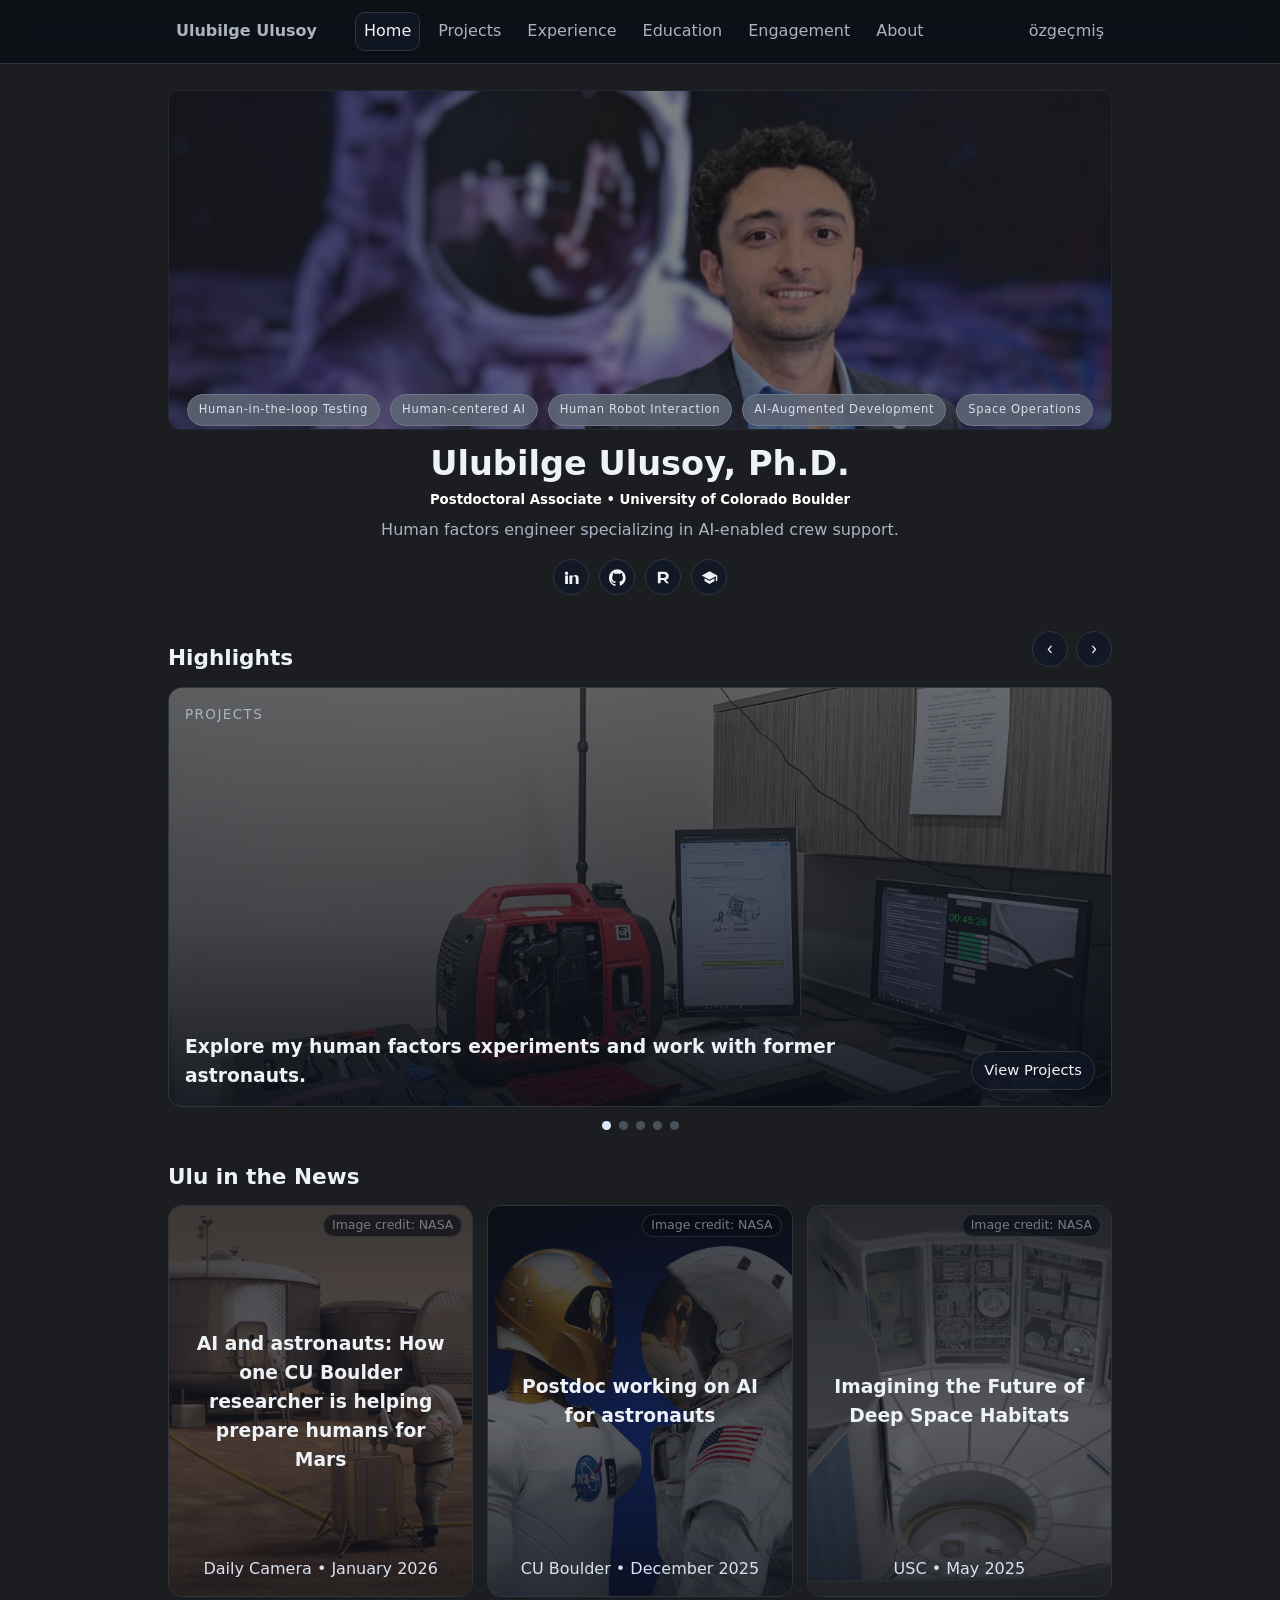
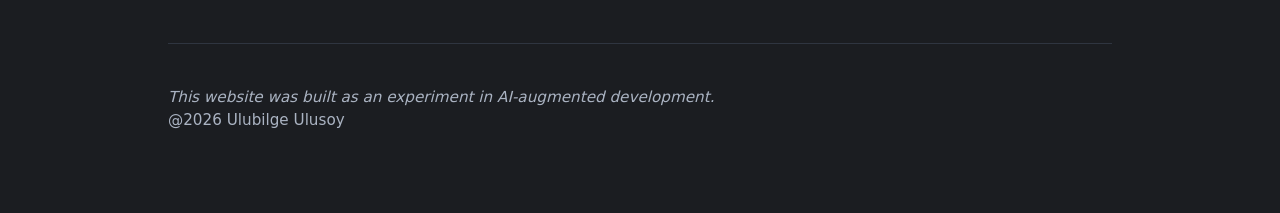
==== index.html @ 403700f8 "ilk websitesi başlangıcı" ====
﻿<!doctype html>
<html lang="en">
<head>
  <meta charset="utf-8" />
  <meta name="viewport" content="width=device-width,initial-scale=1" />
  <title>Ulubilge Ulusoy Portfolio</title>
  <link rel="stylesheet" href="style.css" />
  
  <!-- Google tag (gtag.js) -->
  <script async src="https://www.googletagmanager.com/gtag/js?id=G-64V4JR10Q1"></script>
  <script>
    window.dataLayer = window.dataLayer || [];
    function gtag(){dataLayer.push(arguments);}
    gtag('js', new Date());

    gtag('config', 'G-64V4JR10Q1');
  </script>
  
</head>
<body>
    <div class="nav">
    <div class="nav-inner">
      <div class="leftnav">
        <span class="brand"><a class="brand" href="index.html">Ulubilge Ulusoy</a></span>
        <a class="active" href="index.html">Home</a>
        <a href="projects.html">Projects</a>
        <a href="experience.html">Experience</a>
        <a href="education.html">Education</a>
        <a href="engagement.html">Engagement</a>
        <a href="about.html">About</a>
      </div>
      <details class="mobile-menu">
        <summary aria-label="Open navigation menu">&#9776;</summary>
        <div class="mobile-menu-panel">
          <a class="active" href="index.html">Home</a>
          <a href="projects.html">Projects</a>
          <a href="experience.html">Experience</a>
          <a href="education.html">Education</a>
          <a href="engagement.html">Engagement</a>
          <a href="about.html">About</a>
        </div>
      </details>
      <div><a href="resume.html">özgeçmiş</a></div>
    </div>
  </div>

  <main class="wrap">
    <div class="hero-wrap">
      <img class="hero" src="index_pictures/index_4.jpg" alt="Ulubilge Ulusoy" />
      <div class="pills hero-pills">
        <div class="pill">Human-in-the-loop Testing</div>
        <div class="pill">Human-centered AI</div>
        <div class="pill">Human Robot Interaction</div>
        <div class="pill">AI-Augmented Development</div>
        <div class="pill">Space Operations</div>
      </div>
    </div>
    <div class="home-name-row">
      <h1 class="home-name">Ulubilge Ulusoy, Ph.D.</h1>
    </div>
    <p class="index_role">Postdoctoral Associate • University of Colorado Boulder</p>
    <p class="subtitle">Human factors engineer specializing in AI-enabled crew support.
    </p>
    <p class="pub-actions home-social-cta" aria-label="External profile links">
      <a class="home-social-btn" href="https://www.linkedin.com/in/ulubilge-ulusoy-4237b5107" target="_blank" rel="noopener noreferrer" aria-label="LinkedIn">
        <svg viewBox="0 0 24 24" aria-hidden="true"><path d="M4.98 3.5A2.5 2.5 0 1 0 5 8.5a2.5 2.5 0 0 0-.02-5zM3 9h4v12H3V9zm7 0h3.83v1.64h.05c.53-1 1.84-2.06 3.78-2.06C21.1 8.58 22 10.6 22 13.2V21h-4v-6.92c0-1.65-.03-3.77-2.3-3.77-2.3 0-2.65 1.8-2.65 3.66V21h-4V9z"/></svg>
      </a>
      <a class="home-social-btn" href="https://github.com/ulubilgeulusoy" target="_blank" rel="noopener noreferrer" aria-label="GitHub">
        <svg viewBox="0 0 24 24" aria-hidden="true"><path d="M12 .5A12 12 0 0 0 8.2 23.9c.6.1.8-.3.8-.6v-2.2c-3.3.7-4-1.4-4-1.4-.6-1.3-1.4-1.7-1.4-1.7-1.1-.8.1-.8.1-.8 1.2.1 1.8 1.2 1.8 1.2 1.1 1.8 2.8 1.3 3.5 1 .1-.8.4-1.3.8-1.6-2.6-.3-5.3-1.3-5.3-5.8 0-1.3.5-2.4 1.2-3.2-.1-.3-.5-1.5.1-3.1 0 0 1-.3 3.3 1.2a11.3 11.3 0 0 1 6 0c2.3-1.5 3.3-1.2 3.3-1.2.6 1.6.2 2.8.1 3.1.8.9 1.2 2 1.2 3.2 0 4.5-2.7 5.5-5.3 5.8.4.3.8 1 .8 2.1v3.1c0 .3.2.7.8.6A12 12 0 0 0 12 .5z"/></svg>
      </a>
      <a class="home-social-btn" href="https://www.researchgate.net/profile/Ulubilge-Ulusoy" target="_blank" rel="noopener noreferrer" aria-label="ResearchGate">
        <svg viewBox="0 0 24 24" aria-hidden="true"><path d="M4 4h8.7c4.2 0 6.8 2.3 6.8 6 0 2.7-1.5 4.7-4.1 5.5L20 20h-4.1l-4-4.4H8V20H4V4zm4 3v5.6h4.5c1.8 0 2.9-1.1 2.9-2.8S14.3 7 12.5 7H8z"/></svg>
      </a>
      <a class="home-social-btn" href="https://scholar.google.com/citations?user=ip4ev94AAAAJ&hl=en&oi=ao" target="_blank" rel="noopener noreferrer" aria-label="Google Scholar">
        <svg viewBox="0 0 24 24" aria-hidden="true"><path d="M12 3 1 9l11 6 9-4.91V17h2V9L12 3zm0 14L5 13.18V17l7 4 7-4v-3.82L12 17z"/></svg>
      </a>
    </p>

    <div class="highlights-header">
      <h2>Highlights</h2>
      <div class="carousel-controls" aria-label="Highlight carousel controls">
        <button class="carousel-btn" id="highlights-prev" type="button" aria-label="Show previous highlights">&#8249;</button>
        <button class="carousel-btn" id="highlights-next" type="button" aria-label="Show next highlights">&#8250;</button>
      </div>
    </div>
    <section class="highlights-carousel" aria-label="Highlights carousel">
      <div class="highlights-track" id="highlights-track">
        <article class="card highlight-slide">
          <img class="highlight-image" src="project_pictures/experiment_setup.jpg" alt="Projects highlight image placeholder" />
          <p class="overline">Projects</p>
          <div class="highlight-footer">
            <h3>Explore my human factors experiments and work with former astronauts.</h3>
            <p class="pub-actions"><a class="pub-link-btn" href="projects.html">View Projects</a></p>
          </div>
        </article>
        <article class="card highlight-slide">
          <img class="highlight-image" src="highlight_pictures/experience.jpg" alt="Experience highlight image placeholder" />
          <p class="overline">Experience</p>
          <div class="highlight-footer">
            <h3>See my roles, technical impact, and research leadership across teams.</h3>
            <p class="pub-actions"><a class="pub-link-btn" href="experience.html">View Experience</a></p>
          </div>
        </article>
        <article class="card highlight-slide">
          <img class="highlight-image" src="highlight_pictures/about.jpg" alt="Education highlight image placeholder" />
          <p class="overline">Education</p>
          <div class="highlight-footer">
            <h3>Review my degrees, coursework, academic milestones, and awards.</h3>
            <p class="pub-actions"><a class="pub-link-btn" href="education.html">View Education</a></p>
          </div>
        </article>
        <article class="card highlight-slide">
          <img class="highlight-image" src="highlight_pictures/engagement.jpg" alt="Engagement highlight image placeholder" />
          <p class="overline">Engagement</p>
          <div class="highlight-footer">
            <h3>Discover my talks, keynotes, workshops, and service activities.</h3>
            <p class="pub-actions"><a class="pub-link-btn" href="engagement.html">View Engagement</a></p>
          </div>
        </article>
        <article class="card highlight-slide">
          <img class="highlight-image" src="galatasaray/gala_1.jpg" alt="About highlight image placeholder" />
          <p class="overline">About</p>
          <div class="highlight-footer">
            <h3>See the places and interests that have shaped my path beyond research.</h3>
            <p class="pub-actions"><a class="pub-link-btn" href="about.html">View About</a></p>
          </div>
        </article>
      </div>
    </section>
    <div class="carousel-dots" id="highlights-dots" aria-label="Highlights slide selectors"></div>

    <h2 id="section-news">Ulu in the News</h2>
    <div class="grid news-grid">
      <article class="card span news-flip-card" tabindex="0">
        <div class="news-flip-inner">
          <div class="news-face news-face-front">
            <div class="image-with-credit">
              <img class="modal-img-thumb-news" src="news_pictures/mars.jpg" alt="Astronaut in habitat simulation workspace"/>
              <span class="image-credit">Image credit: NASA</span>
            </div>
            <h3>AI and astronauts: How one CU Boulder researcher is helping prepare humans for Mars</h3>
            <p class="pub-actions mobile-news-action"><a class="pub-link-btn" href="https://www.dailycamera.com/2026/01/05/ai-astronauts-cu-boulder-research-mars/" target="_blank" rel="noopener noreferrer">Read Article</a></p>
            <p class="meta">Daily Camera • January 2026</p>  
          </div>
          <div class="news-face news-face-back">
            <div class="image-with-credit">
              <img class="modal-img-thumb-news" src="news_pictures/mars.jpg" alt="Astronaut in habitat simulation workspace"/>
              <span class="image-credit">Image credit: NASA</span>
            </div>
            <div class="pub-row news-meta-row">
              <p class="pub-actions"><a class="pub-link-btn" href="https://www.dailycamera.com/2026/01/05/ai-astronauts-cu-boulder-research-mars/" target="_blank" rel="noopener noreferrer">Read Article</a></p>
            </div>
          </div>
        </div>
      </article>
      <article class="card span news-flip-card" tabindex="0">
        <div class="news-flip-inner">
          <div class="news-face news-face-front">
            <div class="image-with-credit">
              <img class="modal-img-thumb-news" src="news_pictures/ai_robot.webp" alt="Robot and astronaut in collaborative mission scene"/>
              <span class="image-credit">Image credit: NASA</span>
            </div>
            <h3>Postdoc working on AI for astronauts</h3>
            <p class="pub-actions mobile-news-action"><a class="pub-link-btn" href="https://www.colorado.edu/aerospace/2025/12/01/postdoc-working-ai-astronauts" target="_blank" rel="noopener noreferrer">Read Article</a></p>
            <p class="meta">CU Boulder • December 2025</p>
          </div>
          <div class="news-face news-face-back">
            <div class="image-with-credit">
              <img class="modal-img-thumb-news" src="news_pictures/ai_robot.webp" alt="Robot and astronaut in collaborative mission scene"/>
              <span class="image-credit">Image credit: NASA</span>
            </div>
            <div class="pub-row news-meta-row">   
              <p class="pub-actions"><a class="pub-link-btn" href="https://www.colorado.edu/aerospace/2025/12/01/postdoc-working-ai-astronauts" target="_blank" rel="noopener noreferrer">Read Article</a></p>
            </div>
          </div>
        </div>
      </article>
      <article class="card span news-flip-card" tabindex="0">
        <div class="news-flip-inner">
          <div class="news-face news-face-front">
            <div class="image-with-credit">
              <img class="modal-img-thumb-news" src="news_pictures/home_hab.webp" alt="Interior concept of deep-space habitat module"/>
              <span class="image-credit">Image credit: NASA</span>
            </div>
            <h3>Imagining the Future of Deep Space Habitats</h3>
            <p class="pub-actions mobile-news-action"><a class="pub-link-btn" href="https://viterbischool.usc.edu/news/2025/05/imagining-the-future-of-deep-space-habitats/" target="_blank" rel="noopener noreferrer">Read Article</a></p>
            <p class="meta">USC • May 2025</p>
          </div>
          <div class="news-face news-face-back">
            <div class="image-with-credit">
              <img class="modal-img-thumb-news" src="news_pictures/home_hab.webp" alt="Interior concept of deep-space habitat module"/>
              <span class="image-credit">Image credit: NASA</span>
            </div>
            <div class="pub-row news-meta-row">
              <p class="pub-actions"><a class="pub-link-btn" href="https://viterbischool.usc.edu/news/2025/05/imagining-the-future-of-deep-space-habitats/" target="_blank" rel="noopener noreferrer">Read Article</a></p>
            </div>
          </div>
        </div>
      </article>
    </div>

    <footer>
      <br><i>This website was built as an experiment in AI-augmented development.</i>
      <br>@<span id="year"></span> Ulubilge Ulusoy
    </footer>
  </main>

  <script>
    (function initHighlightsCarousel() {
      const carousel = document.querySelector(".highlights-carousel");
      const track = document.getElementById("highlights-track");
      const prevBtn = document.getElementById("highlights-prev");
      const nextBtn = document.getElementById("highlights-next");
      const dotsWrap = document.getElementById("highlights-dots");
      if (!carousel || !track || !prevBtn || !nextBtn || !dotsWrap) return;

      const slides = Array.from(track.querySelectorAll(".highlight-slide"));
      if (slides.length < 2) return;

      const firstClone = slides[0].cloneNode(true);
      const lastClone = slides[slides.length - 1].cloneNode(true);
      firstClone.setAttribute("aria-hidden", "true");
      lastClone.setAttribute("aria-hidden", "true");
      track.insertBefore(lastClone, slides[0]);
      track.appendChild(firstClone);

      const allSlides = Array.from(track.querySelectorAll(".highlight-slide"));
      let index = 1; // start at first real slide
      let isTransitioning = false;

      const dots = slides.map(function (_, i) {
        const dot = document.createElement("button");
        dot.className = "carousel-dot";
        dot.type = "button";
        dot.setAttribute("aria-label", `Go to highlight ${i + 1}`);
        dot.addEventListener("click", function () {
          if (isTransitioning) return;
          index = i + 1;
          updateCarousel(true);
        });
        dotsWrap.appendChild(dot);
        return dot;
      });

      function activeDotIndex() {
        if (index === 0) return slides.length - 1;
        if (index === allSlides.length - 1) return 0;
        return index - 1;
      }

      function updateCarousel(withTransition) {
        const slideWidth = allSlides[0].getBoundingClientRect().width;
        track.style.transition = withTransition ? "transform 320ms ease" : "none";
        track.style.transform = `translateX(-${index * slideWidth}px)`;
        dots.forEach(function (dot, dotIndex) {
          dot.classList.toggle("active", dotIndex === activeDotIndex());
        });
      }

      prevBtn.addEventListener("click", function () {
        if (isTransitioning) return;
        isTransitioning = true;
        index -= 1;
        updateCarousel(true);
      });

      nextBtn.addEventListener("click", function () {
        if (isTransitioning) return;
        isTransitioning = true;
        index += 1;
        updateCarousel(true);
      });

      let touchStartX = 0;
      let touchStartY = 0;
      carousel.addEventListener("touchstart", function (event) {
        const touch = event.changedTouches[0];
        touchStartX = touch.clientX;
        touchStartY = touch.clientY;
      }, { passive: true });

      carousel.addEventListener("touchend", function (event) {
        const touch = event.changedTouches[0];
        const deltaX = touch.clientX - touchStartX;
        const deltaY = touch.clientY - touchStartY;
        const isHorizontalSwipe = Math.abs(deltaX) > 45 && Math.abs(deltaX) > Math.abs(deltaY);
        if (!isHorizontalSwipe) return;
        if (isTransitioning) return;

        isTransitioning = true;
        if (deltaX < 0) {
          index += 1;
        } else {
          index -= 1;
        }
        updateCarousel(true);
      }, { passive: true });

      track.addEventListener("transitionend", function () {
        if (index === 0) {
          index = slides.length;
          updateCarousel(false);
        } else if (index === allSlides.length - 1) {
          index = 1;
          updateCarousel(false);
        }
        isTransitioning = false;
      });

      window.addEventListener("resize", function () {
        updateCarousel(false);
      });
      updateCarousel(false);
    })();

    (function initNewsCubeCarousel() {
      const newsGrid = document.querySelector(".news-grid");
      if (!newsGrid) return;
      const cards = Array.from(newsGrid.querySelectorAll(".news-flip-card"));
      if (cards.length < 2) return;

      const mobileQuery = window.matchMedia("(max-width: 760px)");
      let index = 0;
      let touchStartX = 0;
      let touchStartY = 0;
      let isAnimating = false;

      function setStates() {
        cards.forEach(function (card, i) {
          card.classList.remove("cube-current", "cube-next", "cube-prev", "cube-hidden");
          const next = (index + 1) % cards.length;
          const prev = (index - 1 + cards.length) % cards.length;
          if (i === index) {
            card.classList.add("cube-current");
          } else if (i === next) {
            card.classList.add("cube-next");
          } else if (i === prev) {
            card.classList.add("cube-prev");
          } else {
            card.classList.add("cube-hidden");
          }
        });
      }

      function goNext() {
        if (isAnimating) return;
        isAnimating = true;
        index = (index + 1) % cards.length;
        setStates();
        window.setTimeout(function () { isAnimating = false; }, 430);
      }

      function goPrev() {
        if (isAnimating) return;
        isAnimating = true;
        index = (index - 1 + cards.length) % cards.length;
        setStates();
        window.setTimeout(function () { isAnimating = false; }, 430);
      }

      function enableMobileCube() {
        newsGrid.classList.add("cube-mode");
        setStates();
      }

      function disableMobileCube() {
        newsGrid.classList.remove("cube-mode");
        cards.forEach(function (card) {
          card.classList.remove("cube-current", "cube-next", "cube-prev", "cube-hidden");
        });
      }

      function syncMode() {
        if (mobileQuery.matches) enableMobileCube();
        else disableMobileCube();
      }

      newsGrid.addEventListener("touchstart", function (event) {
        if (!mobileQuery.matches) return;
        const touch = event.changedTouches[0];
        touchStartX = touch.clientX;
        touchStartY = touch.clientY;
      }, { passive: true });

      newsGrid.addEventListener("touchend", function (event) {
        if (!mobileQuery.matches) return;
        const touch = event.changedTouches[0];
        const deltaX = touch.clientX - touchStartX;
        const deltaY = touch.clientY - touchStartY;
        const isHorizontalSwipe = Math.abs(deltaX) > 40 && Math.abs(deltaX) > Math.abs(deltaY);
        if (!isHorizontalSwipe) return;
        if (deltaX < 0) goNext();
        else goPrev();
      }, { passive: true });

      mobileQuery.addEventListener("change", syncMode);
      syncMode();
    })();
  </script>

  <script>
    document.getElementById("year").textContent = new Date().getFullYear();
  </script>

</body>
</html>
---- style.css ----
﻿:root{
  /* Charcoal-forward palette */
  --bg:#1b1d21;
  --card:#242830;
  --text:#eef2f7;
  --muted:#aab3c2;
  --link:#7cd1ff;
  --border:#2f3540;
  --max: 980px;
}
*{ box-sizing:border-box; }
body{
  margin:0;
  font-family: system-ui, -apple-system, Segoe UI, Roboto, Helvetica, Arial, sans-serif;
  background: var(--bg);
  color: var(--text);
  line-height: 1.55;
}
html{ scroll-behavior: smooth; }
a{ color: var(--link); text-decoration: none; }
a:hover{ text-decoration: underline; }

.nav{
  position: sticky;
  top: 0;
  backdrop-filter: blur(10px);
  background: rgba(11,15,20,0.85);
  border-bottom: 1px solid var(--border);
  z-index: 1100;
}
.nav-inner{
  max-width: var(--max);
  margin: 0 auto;
  padding: 12px 18px;
  display:flex;
  align-items:center;
  justify-content:space-between;
  gap: 12px;
}
.leftnav{
  display:flex;
  align-items:center;
  flex-wrap:wrap;
  gap: 10px;
}
.brand{
  font-weight: 750;
  color: var(--text);
  margin-right: 10px;
}
.nav a{
  color: var(--muted);
  padding: 6px 8px;
  border-radius: 10px;
}
.nav a:hover{
  color: var(--text);
  text-decoration:none;
  background: rgba(16,24,38,0.55);
}
.nav a.active{
  color: var(--text);
  background: rgba(16,24,38,0.75);
  border: 1px solid var(--border);
}
.mobile-menu{
  display: none;
  position: relative;
}
.mobile-menu summary{
  list-style: none;
  cursor: pointer;
  color: var(--muted);
  padding: 6px 10px;
  border-radius: 10px;
  border: 1px solid var(--border);
  background: rgba(16,24,38,0.55);
  user-select: none;
}
.mobile-menu summary::-webkit-details-marker{
  display: none;
}
.mobile-menu[open] summary{
  color: var(--text);
}
.mobile-menu-panel{
  position: absolute;
  right: 0;
  top: calc(100% + 8px);
  min-width: 220px;
  display: grid;
  gap: 4px;
  padding: 8px;
  border-radius: 12px;
  border: 1px solid var(--border);
  background: rgba(11,15,20,0.97);
  box-shadow: 0 12px 30px rgba(0,0,0,0.45);
  z-index: 30;
}

.wrap{ max-width: var(--max); margin: 0 auto; padding: 26px 18px 80px; }
h1{ font-size: 2.1rem; margin: 18px 0 8px; }
.resume-title-row{
  display: flex;
  align-items: center;
  gap: 12px;
  flex-wrap: wrap;
}
.resume-title-row h1{
  margin: 18px 0 12px;
  line-height: 1;
}
.resume-title-row .btn{
  margin-top: 0;
  padding: 5px 12px;
  font-size: 0.95rem;
  line-height: 1.1;
  display: inline-flex;
  align-items: center;
}
h2{ font-size: 1.35rem; margin: 30px 0 12px; }
h3{ margin: 0 0 8px; }

.subtitle{ color: var(--muted); margin: 0 0 16px; }
.section-nav{
  grid-column: span 12;
  display: flex;
  flex-wrap: wrap;
  gap: 10px;
  margin: 4px 0 8px;
  align-items: center;
}
.section-label{
  color: var(--muted);
  font-size: 0.95rem;
  letter-spacing: 0.04em;
  text-transform: uppercase;
}
.section-pill{
  display: inline-block;
  appearance: none;
  font: inherit;
  cursor: pointer;
  border: 1px solid var(--border);
  background: rgba(16,24,38,0.7);
  color: var(--text);
  padding: 8px 14px;
  border-radius: 999px;
  font-size: 0.95rem;
}
.section-pill:hover{
  text-decoration: none;
  filter: brightness(1.08);
}
.projects-tabs .section-pill.active{
  background: rgba(42,52,68,0.9);
  border-color: #4c5d79;
}
.section-head{
  grid-column: span 12;
  margin-top: 10px;
}
.card-tag{
  align-self: flex-start;
  display: inline-block;
  font-size: 0.85rem;
  letter-spacing: 0.08em;
  text-transform: uppercase;
  color: #bff1d2;
  border: 1px solid #2f855a;
  background: rgba(15,29,24,0.9);
  padding: 4px 10px;
  border-radius: 999px;
  margin-bottom: 8px;
}

.hero{
  width: 100%;
  height: clamp(180px, 33vw, 340px);
  object-fit: cover;
  object-position: center 50%;   /* tweak what part stays visible */
  border-radius: 12px;
  border: 1px solid var(--border);
  opacity: 0.45;
}
.hero-wrap{
  position: relative;
}
.hero-pills{
  position: absolute;
  left: 12px;
  right: 12px;
  bottom: 12px;
  margin-top: 0;
  z-index: 1;
  justify-content: center;
}
.hero-pills .pill{
  background: rgba(94,102,117,0.88);
  backdrop-filter: blur(2px);
  font-size: 0.72rem;
  padding: 6px 11px;
}

.grid{
  display:grid;
  grid-template-columns: repeat(12, 1fr);
  gap: 14px;
}
.row-split{
  grid-column: span 12;
  display:grid;
  gap: 14px;
  align-items: stretch;
}
.row-split > .card,
.row-split > .stack{
  grid-column: span 1;
}
.row-split .stack .card{
  grid-column: span 1;
}
.stack{
  display:grid;
  gap: 14px;
}
.card{
  grid-column: span 12;
  border: 1px solid var(--border);
  background: var(--card);
  border-radius: 14px;
  padding: 12px 14px;
}
.experience-accordion{
  padding: 0;
}
.experience-accordion summary{
  list-style: none;
  cursor: pointer;
  padding: 12px 14px;
  position: relative;
}
.experience-accordion summary::-webkit-details-marker{
  display: none;
}
.experience-accordion summary h3{
  margin: 0 34px 4px 0;
}
.experience-accordion summary .meta{
  margin: 0;
}
.experience-accordion summary::after{
  content: "+";
  position: absolute;
  right: 14px;
  top: 14px;
  color: var(--muted);
  font-size: 1.15rem;
  line-height: 1;
}
.experience-accordion[open] summary::after{
  content: "-";
}
.experience-accordion > ul{
  margin: 0 14px 14px 32px;
}
.edu-row{
  display:flex;
  gap: 2px;
  align-items: flex-start;
}
.edu-content{
  width: 100%;
}
.edu-head{
  display: flex;
  align-items: center;
  gap: 12px;
}
.edu-mark{
  flex: 0 0 auto;
}
.edu-logo-mark{
  height: clamp(46px, 5vw, 64px);
  width: auto;
  object-fit: contain;
  display: block;
}
.edu-head-text{
  display: grid;
  gap: 4px;
}
.edu-degree{
  margin: 0;
  line-height: 1.2;
}
.edu-school{
  margin: 0;
  color: #d8deea;
  font-weight: 600;
  line-height: 1.2;
}
.edu-date{
  margin: 4px 0 8px;
}
.edu-glance{
  display: flex;
  flex-wrap: wrap;
  gap: 8px;
  margin: 0 0 14px;
}
.edu-chip{
  display: inline-block;
  border: 1px solid var(--border);
  background: rgba(16,24,38,0.65);
  color: #dce4f1;
  border-radius: 999px;
  padding: 4px 10px;
  font-size: 0.88rem;
  line-height: 1.2;
}
.edu-sections{
  display: grid;
  gap: 8px;
}
.edu-expand{
  margin: 0;
}
.edu-expand-toggle{
  list-style: none;
  cursor: pointer;
  display: inline-flex;
  align-items: center;
  gap: 8px;
  border: 1px solid var(--border);
  background: rgba(16,24,38,0.65);
  color: #dce4f1;
  border-radius: 999px;
  padding: 6px 12px;
  font-size: 0.9rem;
  line-height: 1.2;
}
.edu-expand-toggle::-webkit-details-marker{
  display: none;
}
.edu-expand-toggle::before{
  content: "+";
  font-weight: 700;
  font-size: 1rem;
}
.edu-expand[open] .edu-expand-toggle{
  margin-bottom: 8px;
}
.edu-expand[open] .edu-expand-toggle::before{
  content: "-";
}
.edu-kicker{
  margin: 4px 0 0;
  color: #c4ccda;
  font-size: 0.82rem;
  font-weight: 700;
  letter-spacing: 0.08em;
  text-transform: uppercase;
}
.education-grid ul{
  margin: 4px 0 0 18px;
}
.education-grid li{
  margin: 0 0 6px;
  font-size: 0.98rem;
  line-height: 1.5;
}

.card.highlight{
  border-color: #2f855a;
  background: #0f1d18;
  box-shadow: 0 0 0 1px rgba(47,133,90,0.35);
}
@media (min-width: 760px){
  .span6{ grid-column: span 6; }
  .span4{ grid-column: span 4; }
  .row-split{ grid-template-columns: repeat(2, minmax(0, 1fr)); }
  .row-split .stack{
    grid-template-rows: 1fr 1fr;
    height: 100%;
  }
  .row-split .stack .card{ height: 100%; }
}
@media (max-width: 1080px){
  .hero-pills{
    left: 10px;
    right: auto;
    top: 0;
    bottom: 0;
    display: flex;
    flex-direction: column;
    align-items: flex-start;
    justify-content: center;
    gap: 7px;
  }
}
@media (max-width: 830px){
  .nav-inner{
    justify-content: flex-start;
    gap: 0;
  }
  .brand{
    margin-right: 0;
  }
  .leftnav > .brand{
    padding-right: 2px;
  }
  .leftnav > a{
    display: none;
  }
  .leftnav{
    gap: 0;
  }
  .mobile-menu{
    display: block;
    margin-left: 0;
  }
  .nav-inner > div:last-child{
    margin-left: auto;
  }
  .mobile-menu-panel a{
    color: var(--muted);
    padding: 8px 10px;
    border-radius: 8px;
    border: 1px solid transparent;
  }
  .mobile-menu-panel a.active{
    color: var(--text);
    background: rgba(16,24,38,0.75);
    border-color: var(--border);
  }
  .mobile-menu-panel{
    left: 0;
    right: auto;
    top: calc(100% + 8px);
    min-width: 0;
    width: 220px;
    max-width: calc(100vw - 56px);
  }
  .hero-pills{
    left: 10px;
    right: auto;
    top: 0;
    bottom: 0;
    gap: 7px;
    display: flex;
    flex-direction: column;
    align-items: flex-start;
    justify-content: center;
  }
}
@media (max-width: 760px){
  .hero-pills{
    transform: translateY(-8px);
  }
}
@media (max-width: 612px){
  .hero{
    height: clamp(240px, 58vw, 320px);
  }
}

.meta{ color: var(--muted); margin: 6px 0 10px; }

.small{ color: var(--muted); font-size: 0.95rem; }

.index_role{
  color: #ffffff;
  margin: 0px 0 8px;
  font-size: 13.3px;
  font-weight: bold;
}
.home-name,
.index_role,
.index_role + .subtitle{
  text-align: center;
}
.index_role + .subtitle{
  max-width: 980px;
  margin-left: auto;
  margin-right: auto;
}

.pills{ display:flex; flex-wrap:wrap; gap:10px; margin-top: 10px; }
.stack-row{
  display: flex;
  flex-wrap: wrap;
  align-items: center;
  gap: 8px;
  margin: -2px 0 10px;
}
.stack-label{
  color: #d6dbe3;
      font-weight: 600;
    margin-right: 2px;
}
.stack-chips{
  display: flex;
  flex-wrap: wrap;
  gap: 8px;
}
.stack-chip{
  display: inline-block;
  border: 1px solid #bcc3cd;
  background: #d5dae1;
  color: #1a1f27;
  padding: 6px 12px;
  border-radius: 999px;
  font-size: 0.95rem;
  line-height: 1.1;
}
.pill{
  border: 1px solid #6f7786;
  background: #5e6675;
  padding: 8px 10px;
  border-radius: 999px;
  color: #dbe1ea;
  font-size: 0.78rem;
  letter-spacing: 0.06em;
}

.btnrow{ display:flex; flex-wrap:wrap; gap:10px; margin-top: 14px; }
.btn{
  display:inline-block;
  border: 1px solid var(--border);
  background: rgba(16,24,38,0.7);
  color: var(--text);
  border-radius: 999px;
  padding: 10px 12px;
}
.btn:hover{ text-decoration:none; filter: brightness(1.05); }

hr.sep{
  border: 0;
  border-top: 1px solid var(--border);
  margin: 18px 0;
  grid-column: span 12;
}

.embed{
  width: 100%;
  height: 82vh;
  border: 1px solid var(--border);
  border-radius: 14px;
  background: #0a0f14;
}

footer{
  margin-top: 46px;
  color: var(--muted);
  border-top: 1px solid var(--border);
  padding-top: 18px;
  font-size: 0.95rem;
}
.site-note{
  margin: 46px 0 12px;
  color: var(--muted);
  font-size: 0.95rem;
}
.page-pager{
  display: flex;
  align-items: center;
  justify-content: space-between;
  gap: 12px;
  flex-wrap: wrap;
}
.page-pager-link{
  display: inline-flex;
  align-items: center;
  border: 1px solid var(--border);
  background: rgba(16,24,38,0.65);
  color: var(--text);
  border-radius: 999px;
  padding: 8px 12px;
  font-size: 0.9rem;
  line-height: 1.1;
  text-decoration: none;
}
.page-pager-link:hover{
  text-decoration: none;
  filter: brightness(1.08);
}
.page-pager-meta{
  flex-basis: 100%;
  margin: 2px 0 0;
  color: var(--muted);
  font-size: 0.88rem;
}
.about-map{
  width: 100%;
  height: 420px;
  border: 1px solid var(--border);
  border-radius: 12px;
  overflow: hidden;
}
.leaflet-popup-content-wrapper,
.leaflet-popup-tip{
  background: #1f2430;
  color: var(--text);
}
.leaflet-container a{
  color: #9bd1ff;
}
.about-carousels{
  margin-top: 16px;
}
.about-text-card{
  margin: 0 0 14px;
  border-color: #35507a;
  background:
    radial-gradient(circle at 85% 20%, rgba(120,173,230,0.1), transparent 44%),
    linear-gradient(160deg, rgba(20,28,43,0.9), rgba(25,32,47,0.9));
}
.about-text-card .subtitle{
  margin: 6px 0 0;
  max-width: none;
  text-align: justify;
}
.about-carousel-grid{
  display: grid;
  gap: 14px;
}
.about-carousel-grid-top{
  grid-template-columns: repeat(3, minmax(0, 1fr));
  margin-bottom: 14px;
}
.about-carousel-grid-bottom{
  grid-template-columns: repeat(2, minmax(0, 1fr));
  margin-bottom: 14px;
}
.about-carousel-grid-bottom .about-card-wide,
.about-carousel-grid-bottom .about-card-narrow{
  grid-column: span 1;
}
.about-carousel-card{
  padding: 12px;
  border-color: #35507a;
  background:
    radial-gradient(circle at 85% 20%, rgba(120,173,230,0.1), transparent 44%),
    linear-gradient(160deg, rgba(20,28,43,0.9), rgba(25,32,47,0.9));
}
.about-card-wide{
  grid-column: span 2;
}
.about-card-narrow{
  grid-column: span 1;
}
.about-carousel-head{
  display: flex;
  align-items: center;
  justify-content: space-between;
  gap: 10px;
  margin-bottom: 10px;
}
.about-carousel-head h3{
  margin: 0;
  font-size: 1.06rem;
}
.about-carousel{
  overflow: hidden;
  border: 1px solid #314a71;
  border-radius: 12px;
  background: rgba(9,14,25,0.52);
}
.about-carousel-track{
  display: flex;
  transition: transform 320ms ease;
  will-change: transform;
}
.about-slide{
  flex: 0 0 100%;
  min-height: 420px;
  padding: 14px;
}
.about-slide-media{
  height: 360px;
  border-radius: 10px;
  border: 1px solid #3f5f8d;
  margin-bottom: 12px;
  background:
    linear-gradient(135deg, rgba(80,130,198,0.5), rgba(23,33,52,0.72)),
    radial-gradient(circle at 20% 25%, rgba(210,230,255,0.3), transparent 45%);
  display: flex;
  align-items: center;
  justify-content: center;
  color: #d7e6ff;
  font-size: 0.85rem;
  letter-spacing: 0.07em;
  text-transform: uppercase;
}
.about-slide-image{
  width: 100%;
  height: 360px;
  border-radius: 10px;
  border: 1px solid #3f5f8d;
  margin-bottom: 12px;
  object-fit: cover;
  background: #0b1220;
  display: block;
}
.about-slide-image-book{
  object-fit: cover;
}
.about-slide-image-tg{
  object-fit: contain;
  background:
    radial-gradient(circle at 85% 20%, rgba(120,173,230,0.1), transparent 44%),
    linear-gradient(160deg, rgba(20,28,43,0.9), rgba(25,32,47,0.9));
}
.about-slide h4{
  margin: 0 0 8px;
  font-size: 1.15rem;
}
.about-slide p{
  margin: 0;
}
.about-books-card .about-slide{
  min-height: 420px;
  padding-bottom: 10px;
}
.about-books-card .about-slide-image{
  height: 390px;
  margin-bottom: 0;
}
.about-books-card .about-slide p{
  display: none;
}
.books-grid{
  align-items: stretch;
}
.book-spotlight{
  border-color: #365176;
  background:
    radial-gradient(circle at 85% 20%, rgba(120,173,230,0.14), transparent 42%),
    linear-gradient(140deg, rgba(20,28,43,0.9), rgba(30,35,50,0.88));
}
.book-spotlight h3{
  margin-bottom: 6px;
}
.book-shelf-card{
  position: relative;
  overflow: hidden;
  border-color: #31465f;
  background: linear-gradient(165deg, rgba(25,33,46,0.9), rgba(20,26,37,0.92));
}
.book-shelf-card::before{
  content: "";
  position: absolute;
  inset: 0;
  background: linear-gradient(90deg, rgba(255,255,255,0.03), transparent 55%);
  pointer-events: none;
}
.book-shelf-card h3{
  margin-bottom: 8px;
  font-size: 1.04rem;
}
.book-shelf-card .small{
  margin: 0;
}
.engagement-tabs{
  display: flex;
  gap: 6px;
  flex-wrap: wrap;
  margin: 0 0 12px;
}
.engagement-tab{
  border: 1px solid #3f4b5f;
  border-bottom: 0;
  border-radius: 12px 12px 0 0;
  background: linear-gradient(180deg, rgba(38,49,66,0.95), rgba(25,33,46,0.95));
  color: #bdc8d8;
  padding: 8px 14px 9px;
  font-size: 0.92rem;
  font-weight: 600;
  cursor: pointer;
  transition: filter 120ms ease, color 120ms ease, transform 120ms ease;
}
.engagement-tab:hover{
  color: var(--text);
  filter: brightness(1.08);
}
.engagement-tab.active{
  color: var(--text);
  background: linear-gradient(180deg, rgba(53,67,89,0.98), rgba(33,44,61,0.98));
  border-color: #4f617d;
  transform: translateY(1px);
}
.engagement-panel{
  border-top: 1px solid #4f617d;
  padding-top: 12px;
}
.engagement-panel[hidden]{
  display: none !important;
}
ul{ margin: 10px 0 0 18px; }
.home-roles{
  margin-top: 4px;
}
.home-roles > ul{
  margin: 8px 0 0 0;
  padding: 0;
  list-style: none;
}
.home-roles > ul > li.home-role-card{
  margin: 0 0 10px;
  padding: 10px 12px;
  border: 1px solid var(--border);
  border-radius: 10px;
  background: rgba(16,24,38,0.55);
}
.home-roles > ul > li.home-role-card > ul{
  margin: 6px 0 0 18px;
}
.home-roles > ul > li.home-role-card > ul > li{
  margin: 0 0 5px;
}

/* Service card */
.service-card{ padding: 18px; }
.service-row{
  display: flex;
  gap: 14px;
  align-items: flex-start;
}
.service-content{
  width: 100%;
}
.service-logo img{
  width: 44px;
  height: 44px;
  object-fit: contain;
  border-radius: 10px;
}
.service-org{
  font-weight: 750;
  font-size: 1.2rem;
  line-height: 1.25;
  color: #f3f7ff;
  margin: 0 0 6px;
}
.service-unit{
  font-weight: 600;
  font-size: 0.98rem;
  color: #c7d1e2;
  margin: 0 0 12px;
}
.service-meta{
  display: inline-flex;
  align-items: center;
  gap: 8px;
  font-size: 0.78rem;
  letter-spacing: 0.06em;
  text-transform: uppercase;
  color: #dbe1ea;
  background: #5e6675;
  border: 1px solid #6f7786;
  border-radius: 999px;
  padding: 5px 12px;
  margin: 0 0 14px;
}
.service-sep{
  margin: 0;
  opacity: 0.65;
}
.service-desc{
  margin: 0;
  max-width: 70ch;
  line-height: 1.65;
  color: #d6deeb;
}
.service-link{
  display: inline-block;
  margin-top: 12px;
  text-decoration: underline;
}

/* Engagement talks */
.talk-item + .talk-item{
  margin-top: 16px;
  padding-top: 16px;
  border-top: 1px solid var(--border);
}
.talk-item{
  display: flex;
  align-items: flex-end;
  justify-content: space-between;
  gap: 14px;
}
.talk-header{
  display: block;
}
.talk-content{
  min-width: 0;
  flex: 1;
}
.talk-title-group{
  min-width: 0;
}
.talk-tag{
  display: inline-block;
  color: #dbe1ea;
  background: #5e6675;
  border: 1px solid #6f7786;
  border-radius: 999px;
  padding: 5px 12px;
  font-size: 0.78rem;
  letter-spacing: 0.06em;
  text-transform: uppercase;
}
.talk-title{
  margin: 10px 0 0;
}
.talk-actions{
  margin: 0;
  flex: 0 0 auto;
}
@media (max-width: 760px){
  .talk-item{
    display: block;
  }
  .talk-actions{
    margin-top: 8px;
    text-align: right;
  }
}

/* Modal */
.card-header{
  display:flex;
  align-items:flex-start;
  justify-content:space-between;
  gap:10px;
  margin-top: 10px;
}
.card-header-highlight{
  border: 1px solid #2f855a;
  background: #0f1d18;
  box-shadow: 0 0 0 1px rgba(47,133,90,0.35);
  padding: 10px 12px;
  border-radius: 12px;
}
.ghost-btn{
  border: 1px solid var(--border);
  background: rgba(16,24,38,0.6);
  color: var(--text);
  padding: 8px 12px;
  border-radius: 10px;
  cursor: pointer;
}
.ghost-btn:hover{ filter: brightness(1.08); }

.modal-overlay{
  position: fixed;
  inset: 0;
  background: rgba(5,8,12,0.72);
  display: grid;
  place-items: center;
  padding: 20px;
  visibility: hidden;
  opacity: 0;
  transition: opacity 160ms ease, visibility 160ms ease;
  z-index: 1200;
}
.modal-overlay[data-visible="true"]{
  visibility: visible;
  opacity: 1;
}
.modal{
  width: min(960px, 100%);
  max-height: 86vh;
  background: var(--card);
  border: 1px solid var(--border);
  border-radius: 16px;
  padding: 18px;
  overflow-y: auto;
  box-shadow: 0 18px 60px rgba(0,0,0,0.55);
}
.modal-head{
  display:flex;
  align-items:flex-start;
  justify-content:space-between;
  gap: 12px;
  margin-bottom: 10px;
}
.modal-close{
  background: none;
  border: 1px solid var(--border);
  color: var(--text);
  border-radius: 50%;
  width: 34px;
  height: 34px;
  font-size: 20px;
  cursor: pointer;
}
.modal-body{ 
  display: grid; 
  gap: 12px;
 }

.media-well{
  border: 1px dashed var(--border);
  background: rgba(16,24,38,0.6);
  padding: 12px;
  border-radius: 12px;
  display: grid;
  grid-template-columns: repeat(2, minmax(0, 1fr));
  gap: 12px;
  align-items: stretch;
}
.media-item{
  margin: 0;
  display: grid;
  gap: 10px;
}
.media-well-single{
  grid-template-columns: 1fr;
}
@media (max-width: 760px){
  .media-well{
    grid-template-columns: 1fr;
  }
}

.modal-img-thumb{
  display: block;
  width: 100%;
  aspect-ratio: 4 / 1;          /* 4:1 shows roughly quarter the photo */
  object-fit: cover;
  object-position: center 60%;   /* tweak what part stays visible */
  border-radius: 12px;
  border: 1px solid var(--border);
  opacity: 0.45;
}

.modal-img-thumb-2{
  display: block;
  width: 100%;
  aspect-ratio: 4 / 1;          /* 4:1 shows roughly quarter the photo */
  object-fit: cover;
  object-position: center 70%;   /* tweak what part stays visible */
  border-radius: 12px;
  border: 1px solid var(--border);
  opacity: 0.45;
}

.modal-img-thumb-3{
  display: block;
  width: 100%;
  aspect-ratio: 4 / 1;          /* 4:1 shows roughly quarter the photo */
  object-fit: cover;
  object-position: center 40%;   /* tweak what part stays visible */
  border-radius: 12px;
  border: 1px solid var(--border);
  opacity: 0.45;
}

.modal-img-thumb-news{
  display: block;
  width: 100%;
  aspect-ratio: 2 / 1;          /* 4:1 shows roughly quarter the photo */
  object-fit: cover;
  object-position: center 80%;   /* tweak what part stays visible */
  border-radius: 12px;
  border: 1px solid var(--border);
  opacity: 0.45;
}

.modal-img-thumb-talk{
  display: block;
  width: 100%;
  aspect-ratio: 4 / 1;          /* 4:1 shows roughly quarter the photo */
  object-fit: cover;
  object-position: center 65%;   /* tweak what part stays visible */
  border-radius: 12px;
  border: 1px solid var(--border);
  opacity: 0.45;
}

.image-with-credit{
  position: relative;
  display: block;
  width: 100%;
  margin: 0;
  line-height: 0;
}
.image-with-credit > img{
  display: block;
  width: 100%;
}
.image-credit{
  position: absolute;
  right: 10px;
  top: 8px;
  margin: 0;
  padding: 3px 8px;
  font-size: 0.78rem;
  line-height: 1.2;
  color: #f5f7fb;
  background: rgba(10, 14, 24, 0.65);
  border: 1px solid rgba(255, 255, 255, 0.22);
  border-radius: 999px;
  pointer-events: none;
}

.modal-img{
  width: 100%;
  height: 100%;
  aspect-ratio: 4 / 3;
  border-radius: 12px;
  border: 1px solid var(--border);
  object-fit: cover;
  object-position: center;
}
.modal-video{
  width: 100%;
  height: 100%;
  aspect-ratio: 4 / 3;
  border-radius: 12px;
  border: 1px solid var(--border);
  background: #000;
  object-fit: cover;
  object-position: center;
}
.media-caption-card{
  border: 1px solid var(--border);
  background: rgba(36,40,48,0.50);
  border-radius: 12px;
  padding: 3px 14px;
  text-align: center;   /* center text */
}
.media-caption-card h4{
  margin: 0 0 6px;
  font-size: 1rem;
  font-weight: 400; 
  text-align: center;   /* center text */
}
.media-credit{
  margin: 0;
  font-size: 0.84rem;
  color: var(--muted);
  text-align: center;
}
.media-caption-card ul{
  margin: 0;
  padding-left: 0;
  list-style-position: inside;
}
.pub-actions{
  margin-top: 10px;
}
.home-resume-cta{
  margin-top: 6px;
  text-align: center;
}
.home-name-row{
  display: flex;
  justify-content: center;
  align-items: center;
  gap: 10px;
  flex-wrap: wrap;
}
.home-name-row .home-name{
  margin: 0;
}
.home-name-resume-btn{
  font-size: 0.86rem;
  padding: 6px 11px;
}
.home-social-cta{
  margin-top: 8px;
  display: flex;
  justify-content: center;
  align-items: center;
  gap: 10px;
}
.home-social-btn{
  width: 36px;
  height: 36px;
  border: 1px solid var(--border);
  border-radius: 999px;
  background: rgba(16,24,38,0.7);
  color: var(--text);
  display: inline-flex;
  align-items: center;
  justify-content: center;
}
.home-social-btn svg{
  width: 17px;
  height: 17px;
  fill: currentColor;
}
.home-social-btn:hover{
  text-decoration: none;
  filter: brightness(1.1);
}
.pub-link-btn{
  display: inline-block;
  border: 1px solid var(--border);
  background: rgba(16,24,38,0.7);
  color: var(--text);
  border-radius: 999px;
  padding: 7px 12px;
  font-size: 0.92rem;
}
.pub-link-btn:hover{
  text-decoration: none;
  filter: brightness(1.08);
}
.repo-actions{
  display: inline-flex;
  margin-top: 0;
}
.repo-link-btn{
  display: inline-flex;
  align-items: center;
  gap: 8px;
}
.repo-list-row{
  display: flex;
  flex-wrap: wrap;
  gap: 8px;
  align-items: center;
}
.repo-icon{
  width: 15px;
  height: 15px;
  display: inline-block;
  text-indent: -9999px;
  overflow: hidden;
  background-repeat: no-repeat;
  background-size: contain;
  background-position: center;
  filter: brightness(1.05);
  background-image: url("data:image/svg+xml,%3Csvg xmlns='http://www.w3.org/2000/svg' viewBox='0 0 16 16' fill='%23e8edf8'%3E%3Cpath d='M8 0a8 8 0 0 0-2.53 15.59c.4.07.55-.17.55-.38v-1.34c-2.24.49-2.71-1.08-2.71-1.08-.37-.92-.9-1.16-.9-1.16-.73-.5.06-.49.06-.49.82.06 1.25.84 1.25.84.71 1.22 1.87.86 2.33.66.08-.52.28-.86.5-1.06-1.78-.2-3.64-.89-3.64-3.98 0-.88.31-1.6.83-2.17-.08-.2-.36-1.02.08-2.13 0 0 .68-.22 2.2.83a7.62 7.62 0 0 1 4 0c1.52-1.05 2.2-.83 2.2-.83.44 1.11.16 1.93.08 2.13.52.57.83 1.29.83 2.17 0 3.1-1.87 3.78-3.65 3.98.29.25.54.73.54 1.47v2.18c0 .21.15.45.55.38A8 8 0 0 0 8 0Z'/%3E%3C/svg%3E");
}
.pub-row{
  display: flex;
  align-items: flex-start;
  justify-content: space-between;
  gap: 12px;
}
.pub-citation{
  flex: 1;
  min-width: 0;
}
.pub-row .pub-actions{
  margin-top: 0;
  flex: 0 0 auto;
}
.news-meta-row{
  justify-content: flex-start;
  align-items: center;
  gap: 10px;
}
.news-meta-row .meta,
.news-meta-row .pub-actions{
  margin: 0;
}
.news-grid{
  grid-template-columns: repeat(3, minmax(0, 1fr));
}
.news-grid .card{
  display: flex;
  flex-direction: column;
  grid-column: span 1;
}
.news-flip-card{
  perspective: 1000px;
  min-height: 390px;
  padding: 0;
  overflow: hidden;
}
.news-flip-card:focus-visible{
  outline: 2px solid #8fa9cc;
  outline-offset: 2px;
}
.news-flip-inner{
  position: relative;
  width: 100%;
  height: 100%;
  min-height: 390px;
  transform-style: preserve-3d;
  transition: transform 550ms ease;
}
.news-flip-card:hover .news-flip-inner,
.news-flip-card:focus-within .news-flip-inner,
.news-flip-card:focus-visible .news-flip-inner{
  transform: rotateY(180deg);
}
.news-face{
  position: absolute;
  inset: 0;
  display: block;
  padding: 0;
  overflow: hidden;
  backface-visibility: hidden;
  -webkit-backface-visibility: hidden;
}
.news-face .image-with-credit{
  position: absolute;
  inset: 0;
  width: 100%;
  height: 100%;
}
.news-face .modal-img-thumb-news{
  width: 100%;
  height: 100%;
  aspect-ratio: auto;
  border-radius: 0;
  border: 0;
  object-fit: cover;
  opacity: 0.46;
}
.news-face::after{
  content: "";
  position: absolute;
  inset: 0;
  background: linear-gradient(to top, rgba(7,10,18,0.65), rgba(7,10,18,0.30) 45%, rgba(7,10,18,0.55));
  pointer-events: none;
}
.news-face-back{
  transform: rotateY(180deg);
  z-index: 2;
}
.news-face-front{
  z-index: 1;
}
.news-face-front h3{
  position: absolute;
  top: 50%;
  left: 50%;
  width: calc(100% - 36px);
  margin: 0;
  transform: translate(-50%, -50%);
  text-align: center;
  z-index: 1;
}
.news-face-front .meta{
  position: absolute;
  left: 50%;
  bottom: 14px;
  margin: 0;
  transform: translateX(-50%);
  text-align: center;
  width: calc(100% - 32px);
  z-index: 1;
  color: #d8e1f1;
}
.mobile-news-action{
  display: none;
}
.news-face-back .news-meta-row{
  position: absolute;
  inset: 0;
  margin: 0;
  display: flex;
  flex-direction: row;
  align-items: center;
  justify-content: center;
  gap: 0;
  z-index: 1;
}
.news-face-back .news-meta-row .pub-actions{
  margin: 0;
}
.news-flip-card .news-meta-row{
  margin-top: 0;
}
.news-flip-card .pub-link-btn{
  position: relative;
  z-index: 2;
}
@media (hover: none){
  .news-flip-card .news-flip-inner{
    transform: none !important;
  }
  .news-flip-card .news-flip-inner,
  .news-flip-card{
    min-height: 390px;
  }
  .news-face{
    position: absolute;
    inset: 0;
    display: block;
    padding: 0;
    backface-visibility: visible;
    -webkit-backface-visibility: visible;
  }
  .news-face::after{
    display: block;
  }
  .news-face .image-with-credit{
    position: absolute;
    inset: 0;
    line-height: 0;
  }
  .news-face .modal-img-thumb-news{
    position: static;
    width: 100%;
    height: 100%;
    aspect-ratio: auto;
    border-radius: 0;
    border: 0;
    opacity: 0.46;
  }
  .news-face-front{
    display: block;
  }
  .news-face-back{
    display: none;
  }
  .news-face-front h3{
    position: absolute;
    top: 50%;
    left: 50%;
    width: calc(100% - 36px);
    margin: 0;
    transform: translate(-50%, -50%);
    text-align: center;
    z-index: 2;
  }
  .news-face-front .mobile-news-action{
    display: block;
    position: absolute;
    top: calc(50% + 58px);
    left: 50%;
    transform: translateX(-50%);
    margin: 0;
    z-index: 2;
  }
  .news-face-front .meta{
    position: absolute;
    left: 50%;
    bottom: 14px;
    width: calc(100% - 32px);
    transform: translateX(-50%);
    text-align: center;
    margin: 0;
    z-index: 2;
  }
}
@media (prefers-reduced-motion: reduce){
  .news-flip-inner{
    transition: none;
  }
}
@media (max-width: 980px){
  .news-grid{
    grid-template-columns: repeat(2, minmax(0, 1fr));
  }
}
@media (max-width: 760px){
  .news-grid{
    grid-template-columns: 1fr;
    position: relative;
    min-height: 390px;
    perspective: 1200px;
    overflow: hidden;
  }
  .news-grid .card{
    grid-column: span 1;
  }
  .news-grid.cube-mode .news-flip-card{
    position: absolute;
    inset: 0;
    width: 100%;
    height: 100%;
    margin: 0;
    transition: transform 420ms ease, opacity 420ms ease;
    transform-style: preserve-3d;
  }
  .news-grid.cube-mode .news-flip-card.cube-current{
    transform: translateX(0) rotateY(0deg);
    opacity: 1;
    z-index: 3;
    pointer-events: auto;
  }
  .news-grid.cube-mode .news-flip-card.cube-next{
    transform: translateX(42%) rotateY(90deg);
    opacity: 0.35;
    z-index: 2;
    pointer-events: none;
  }
  .news-grid.cube-mode .news-flip-card.cube-prev{
    transform: translateX(-42%) rotateY(-90deg);
    opacity: 0.35;
    z-index: 2;
    pointer-events: none;
  }
  .news-grid.cube-mode .news-flip-card.cube-hidden{
    transform: translateX(0) rotateY(0deg);
    opacity: 0;
    z-index: 1;
    pointer-events: none;
  }
  .news-flip-card,
  .news-flip-inner{
    min-height: 390px;
    height: 100%;
  }
  .pub-row{
    flex-direction: column;
    align-items: flex-start;
  }
  .pub-row .pub-actions{
    margin-top: 8px;
  }
}
.modal-foot{
  display:flex;
  justify-content:flex-end;
  margin-top: 12px;
}
.overline{
  text-transform: uppercase;
  letter-spacing: 0.1em;
  font-size: 0.85rem;
  color: var(--muted);
  margin: 0 0 4px;
}
.highlights-header{
  display: flex;
  align-items: center;
  justify-content: space-between;
  gap: 12px;
}
.carousel-controls{
  display: flex;
  gap: 8px;
}
.carousel-btn{
  width: 36px;
  height: 36px;
  border-radius: 50%;
  border: 1px solid var(--border);
  background: rgba(16,24,38,0.7);
  color: var(--text);
  font-size: 1.1rem;
  line-height: 1;
  cursor: pointer;
}
.carousel-btn:hover{
  filter: brightness(1.1);
}
.carousel-btn:disabled{
  opacity: 0.35;
  cursor: not-allowed;
}
.highlights-carousel{
  overflow: hidden;
  margin-bottom: 14px;
}
.highlights-track{
  display: flex;
  gap: 0;
  transition: transform 320ms ease;
  will-change: transform;
}
.highlight-slide{
  flex: 0 0 100%;
  min-height: 420px;
  position: relative;
  overflow: hidden;
  padding: 0;
}
.highlight-image{
  position: absolute;
  inset: 0;
  width: 100%;
  height: 100%;
  object-fit: cover;
  border-radius: 0;
  border: 0;
  opacity: 0.46;
}
.highlight-slide::after{
  content: "";
  position: absolute;
  inset: 0;
  background: linear-gradient(to top, rgba(8, 12, 20, 0.82), rgba(8, 12, 20, 0.45) 45%, rgba(8,12,20,0.25));
  pointer-events: none;
}
.highlight-slide .overline{
  position: absolute;
  top: 16px;
  left: 16px;
  z-index: 1;
  margin: 0;
}
.highlight-slide h3{
  margin: 0;
}
.highlight-footer{
  position: absolute;
  left: 16px;
  right: 16px;
  bottom: 16px;
  display: flex;
  align-items: flex-end;
  justify-content: space-between;
  gap: 12px;
  z-index: 1;
}
.highlight-footer h3{
  max-width: 72%;
}
.highlight-footer .pub-actions{
  margin: 0;
}
.carousel-dots{
  display: flex;
  justify-content: center;
  gap: 8px;
  margin: 6px 0 18px;
}
.carousel-dot{
  appearance: none;
  -webkit-appearance: none;
  padding: 0;
  box-sizing: border-box;
  display: inline-block;
  width: 9px;
  height: 9px;
  min-width: 9px;
  min-height: 9px;
  border-radius: 50%;
  border: 0;
  background: rgba(150,165,190,0.38);
  cursor: pointer;
}
.carousel-dot.active{
  background: #dbe7ff;
}
@media (max-width: 760px){
  .about-carousels{
    margin-top: 10px;
  }
  .about-carousel-card,
  .about-carousel,
  .about-slide,
  .about-slide-image,
  .about-slide-media{
    width: 100%;
    max-width: 100%;
    min-width: 0;
  }
  .about-carousels > h2{
    font-size: 1.8rem;
    line-height: 1.15;
    margin: 0 0 14px;
  }
  .about-text-card,
  .about-carousel-card{
    padding: 10px;
    border-radius: 12px;
  }
  .about-text-card{
    margin-bottom: 12px;
  }
  .about-text-card .subtitle{
    font-size: 1rem;
    line-height: 1.6;
    text-align: left;
  }
  .about-carousel-grid-top,
  .about-carousel-grid-bottom{
    grid-template-columns: 1fr;
  }
  .about-carousel-grid-top,
  .about-carousel-grid-bottom{
    gap: 12px;
    margin-bottom: 12px;
  }
  .about-card-wide,
  .about-card-narrow{
    grid-column: span 1;
  }
  .about-carousel-head{
    gap: 8px;
    margin-bottom: 8px;
  }
  .about-carousel-head .overline{
    font-size: 0.82rem;
    letter-spacing: 0.12em;
  }
  .carousel-controls{
    gap: 6px;
  }
  .carousel-btn{
    width: 34px;
    height: 34px;
  }
  .about-slide{
    min-height: 320px;
    padding: 10px;
  }
  .about-slide-media{
    height: 276px;
  }
  .about-slide-image{
    height: 276px;
  }
  .about-books-card .about-slide{
    min-height: 320px;
  }
  .about-books-card .about-slide-image{
    height: 276px;
    object-fit: contain;
    background:
      linear-gradient(165deg, rgba(25,33,46,0.9), rgba(20,26,37,0.92));
  }
  .highlights-header{
    align-items: flex-start;
  }
  .highlight-slide{
    min-height: 360px;
  }
  .highlight-footer{
    position: static;
    display: block;
  }
  .highlight-footer h3{
    position: absolute;
    left: 16px;
    right: 16px;
    bottom: 16px;
    max-width: calc(100% - 170px);
    padding-top: 0;
    z-index: 1;
  }
  .highlight-slide .pub-actions{
    position: absolute;
    top: 16px;
    right: 16px;
    z-index: 2;
    margin: 0;
  }
}
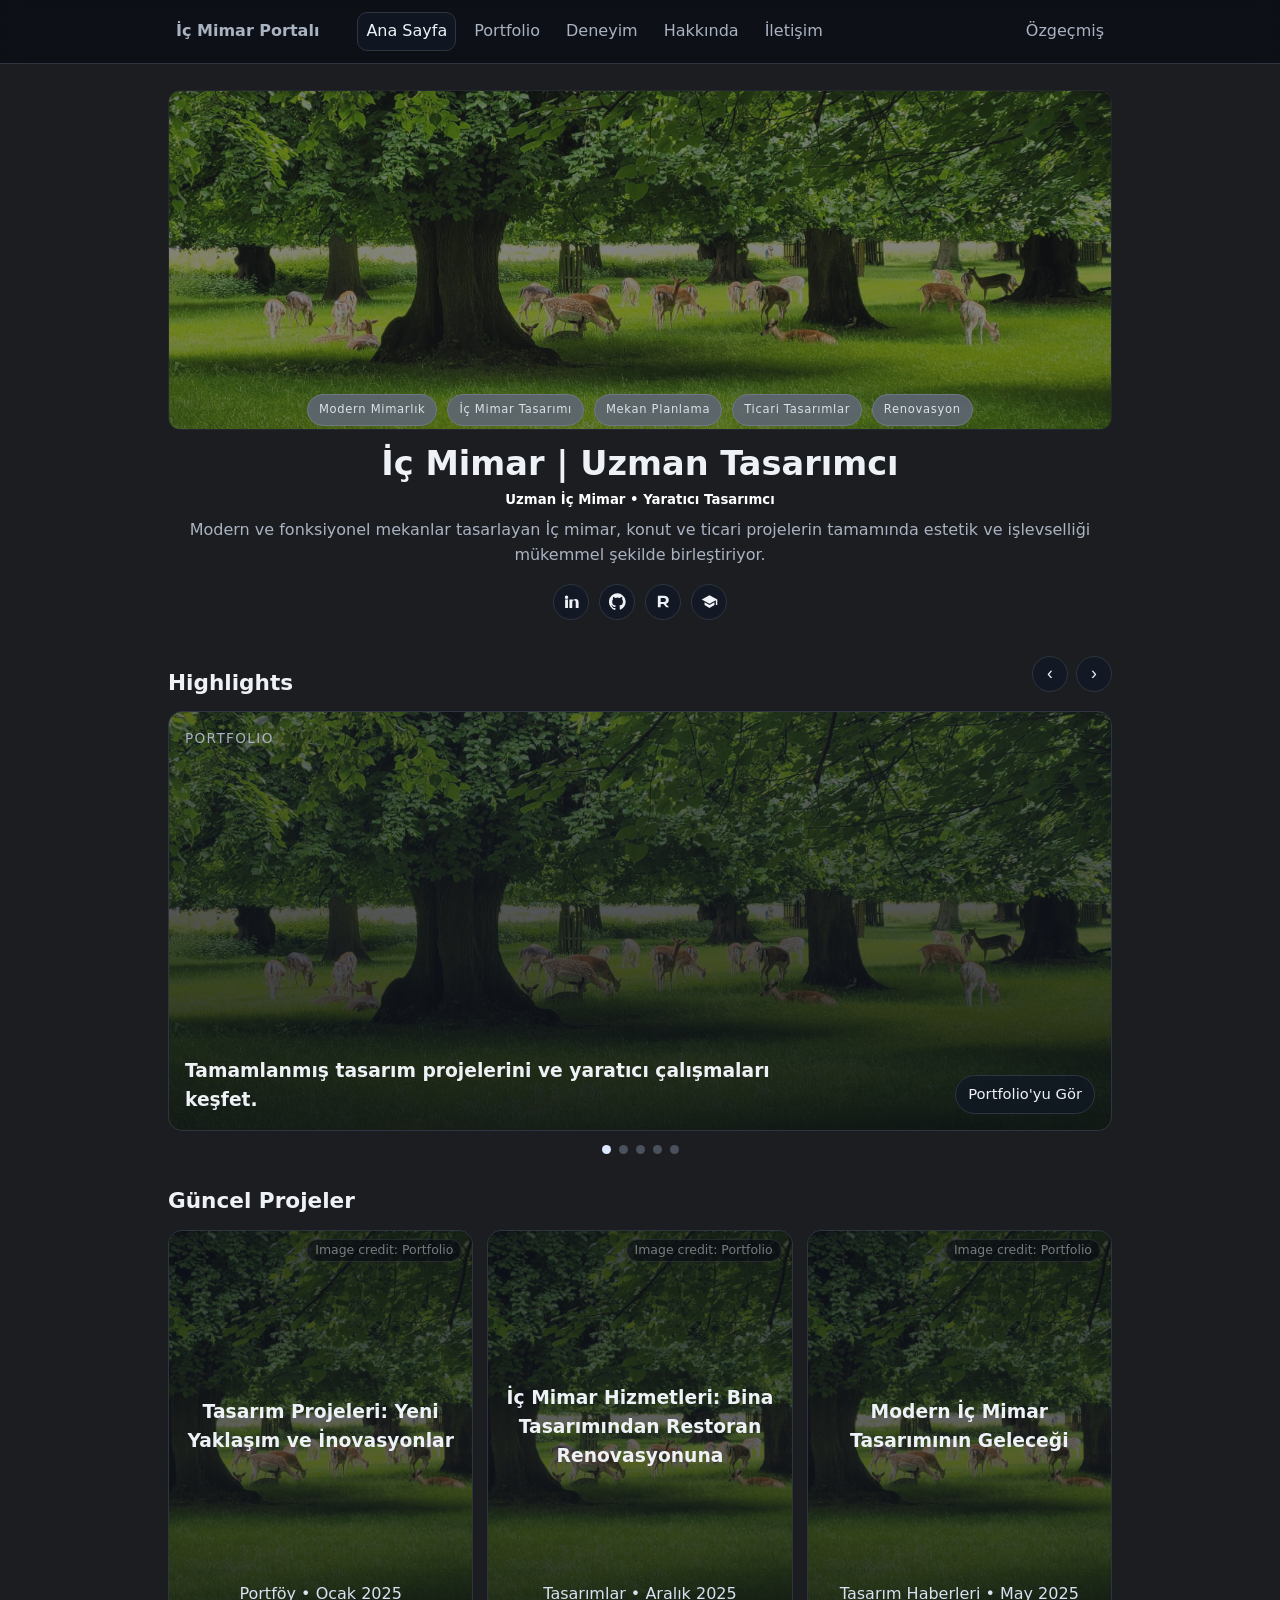
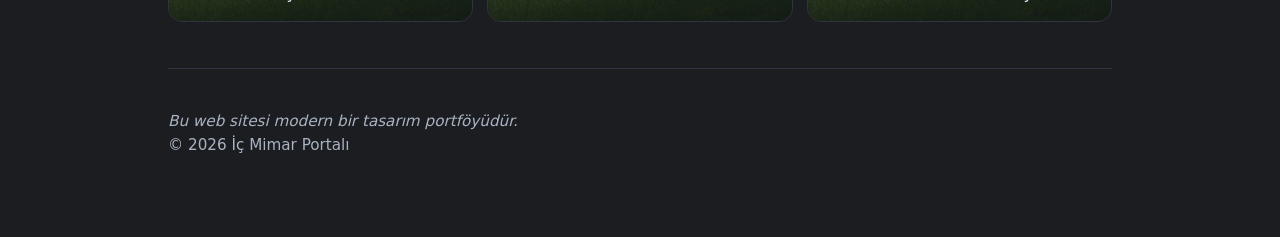
==== commit 7a8f5d95: "beste websitesi ilk release" ====
--- a/index.html
+++ b/index.html
@@ -3,7 +3,7 @@
 <head>
   <meta charset="utf-8" />
   <meta name="viewport" content="width=device-width,initial-scale=1" />
-  <title>Ulubilge Ulusoy Portfolio</title>
+  <title>İç Mimar Portalı</title>
   <link rel="stylesheet" href="style.css" />
   
   <!-- Google tag (gtag.js) -->
@@ -21,46 +21,43 @@
     <div class="nav">
     <div class="nav-inner">
       <div class="leftnav">
-        <span class="brand"><a class="brand" href="index.html">Ulubilge Ulusoy</a></span>
-        <a class="active" href="index.html">Home</a>
-        <a href="projects.html">Projects</a>
-        <a href="experience.html">Experience</a>
-        <a href="education.html">Education</a>
-        <a href="engagement.html">Engagement</a>
-        <a href="about.html">About</a>
+        <span class="brand"><a class="brand" href="index.html">İç Mimar Portalı</a></span>
+        <a class="active" href="index.html">Ana Sayfa</a>
+        <a href="portfolio.html">Portfolio</a>
+        <a href="experience.html">Deneyim</a>
+        <a href="about.html">Hakkında</a>
+        <a href="contact.html">İletişim</a>
       </div>
       <details class="mobile-menu">
         <summary aria-label="Open navigation menu">&#9776;</summary>
         <div class="mobile-menu-panel">
-          <a class="active" href="index.html">Home</a>
-          <a href="projects.html">Projects</a>
-          <a href="experience.html">Experience</a>
-          <a href="education.html">Education</a>
-          <a href="engagement.html">Engagement</a>
-          <a href="about.html">About</a>
+          <a class="active" href="index.html">Ana Sayfa</a>
+          <a href="portfolio.html">Portfolio</a>
+          <a href="experience.html">Deneyim</a>
+          <a href="about.html">Hakkında</a>
+          <a href="contact.html">İletişim</a>
         </div>
       </details>
-      <div><a href="resume.html">özgeçmiş</a></div>
+      <div><a href="resume.html">Özgeçmiş</a></div>
     </div>
   </div>
 
   <main class="wrap">
     <div class="hero-wrap">
-      <img class="hero" src="index_pictures/index_4.jpg" alt="Ulubilge Ulusoy" />
+      <img class="hero" src="buse.jpg" alt="Portfolio Hero" />
       <div class="pills hero-pills">
-        <div class="pill">Human-in-the-loop Testing</div>
-        <div class="pill">Human-centered AI</div>
-        <div class="pill">Human Robot Interaction</div>
-        <div class="pill">AI-Augmented Development</div>
-        <div class="pill">Space Operations</div>
+        <div class="pill">Modern Mimarlık</div>
+        <div class="pill">İç Mimar Tasarımı</div>
+        <div class="pill">Mekan Planlama</div>
+        <div class="pill">Ticari Tasarımlar</div>
+        <div class="pill">Renovasyon</div>
       </div>
     </div>
     <div class="home-name-row">
-      <h1 class="home-name">Ulubilge Ulusoy, Ph.D.</h1>
+      <h1 class="home-name">İç Mimar | Uzman Tasarımcı</h1>
     </div>
-    <p class="index_role">Postdoctoral Associate • University of Colorado Boulder</p>
-    <p class="subtitle">Human factors engineer specializing in AI-enabled crew support.
-    </p>
+    <p class="index_role">Uzman İç Mimar • Yaratıcı Tasarımcı</p>
+    <p class="subtitle">Modern ve fonksiyonel mekanlar tasarlayan İç mimar, konut ve ticari projelerin tamamında estetik ve işlevselliği mükemmel şekilde birleştiriyor.</p>
     <p class="pub-actions home-social-cta" aria-label="External profile links">
       <a class="home-social-btn" href="https://www.linkedin.com/in/ulubilge-ulusoy-4237b5107" target="_blank" rel="noopener noreferrer" aria-label="LinkedIn">
         <svg viewBox="0 0 24 24" aria-hidden="true"><path d="M4.98 3.5A2.5 2.5 0 1 0 5 8.5a2.5 2.5 0 0 0-.02-5zM3 9h4v12H3V9zm7 0h3.83v1.64h.05c.53-1 1.84-2.06 3.78-2.06C21.1 8.58 22 10.6 22 13.2V21h-4v-6.92c0-1.65-.03-3.77-2.3-3.77-2.3 0-2.65 1.8-2.65 3.66V21h-4V9z"/></svg>
@@ -86,69 +83,69 @@
     <section class="highlights-carousel" aria-label="Highlights carousel">
       <div class="highlights-track" id="highlights-track">
         <article class="card highlight-slide">
-          <img class="highlight-image" src="project_pictures/experiment_setup.jpg" alt="Projects highlight image placeholder" />
-          <p class="overline">Projects</p>
+          <img class="highlight-image" src="buse.jpg" alt="Portfolio highlight" />
+          <p class="overline">Portfolio</p>
           <div class="highlight-footer">
-            <h3>Explore my human factors experiments and work with former astronauts.</h3>
-            <p class="pub-actions"><a class="pub-link-btn" href="projects.html">View Projects</a></p>
+            <h3>Tamamlanmış tasarım projelerini ve yaratıcı çalışmaları keşfet.</h3>
+            <p class="pub-actions"><a class="pub-link-btn" href="portfolio.html">Portfolio'yu Gör</a></p>
           </div>
         </article>
         <article class="card highlight-slide">
-          <img class="highlight-image" src="highlight_pictures/experience.jpg" alt="Experience highlight image placeholder" />
-          <p class="overline">Experience</p>
+          <img class="highlight-image" src="buse.jpg" alt="Deneyim highlight" />
+          <p class="overline">Deneyim</p>
           <div class="highlight-footer">
-            <h3>See my roles, technical impact, and research leadership across teams.</h3>
-            <p class="pub-actions"><a class="pub-link-btn" href="experience.html">View Experience</a></p>
+            <h3>Profesyonel deneyim, liderlik ve takım çalışması sonuçları.</h3>
+            <p class="pub-actions"><a class="pub-link-btn" href="experience.html">Deneyimi Gör</a></p>
           </div>
         </article>
         <article class="card highlight-slide">
-          <img class="highlight-image" src="highlight_pictures/about.jpg" alt="Education highlight image placeholder" />
-          <p class="overline">Education</p>
+          <img class="highlight-image" src="buse.jpg" alt="Hakkında highlight" />
+          <p class="overline">Hakkında</p>
           <div class="highlight-footer">
-            <h3>Review my degrees, coursework, academic milestones, and awards.</h3>
-            <p class="pub-actions"><a class="pub-link-btn" href="education.html">View Education</a></p>
+            <h3>Beni tanı, ilham kaynaklarımı ve kariyer yolumu keşfet.</h3>
+            <p class="pub-actions"><a class="pub-link-btn" href="about.html">Hakkında Oku</a></p>
           </div>
         </article>
         <article class="card highlight-slide">
-          <img class="highlight-image" src="highlight_pictures/engagement.jpg" alt="Engagement highlight image placeholder" />
-          <p class="overline">Engagement</p>
+          <img class="highlight-image" src="buse.jpg" alt="İçerik highlight" />
+          <p class="overline">İletişim</p>
           <div class="highlight-footer">
-            <h3>Discover my talks, keynotes, workshops, and service activities.</h3>
-            <p class="pub-actions"><a class="pub-link-btn" href="engagement.html">View Engagement</a></p>
+            <h3>Benimle iletişim kur, yeni projeler hakkında konuşalım.</h3>
+            <p class="pub-actions"><a class="pub-link-btn" href="contact.html">İletişim Bilgileri</a></p>
           </div>
         </article>
         <article class="card highlight-slide">
-          <img class="highlight-image" src="galatasaray/gala_1.jpg" alt="About highlight image placeholder" />
-          <p class="overline">About</p>
+          <img class="highlight-image" src="buse.jpg" alt="Hakkında" />
+          <p class="overline">Özgeçmiş</p>
           <div class="highlight-footer">
-            <h3>See the places and interests that have shaped my path beyond research.</h3>
-            <p class="pub-actions"><a class="pub-link-btn" href="about.html">View About</a></p>
+            <h3>Profesyonel özgeçmiş ve sertifikalar</h3>
+            <p class="pub-actions"><a class="pub-link-btn" href="resume.html">Özgeçmiş'i İndir</a></p>
           </div>
         </article>
       </div>
     </section>
     <div class="carousel-dots" id="highlights-dots" aria-label="Highlights slide selectors"></div>
 
-    <h2 id="section-news">Ulu in the News</h2>
+    <h2 id="section-news">Güncel Projeler</h2>
     <div class="grid news-grid">
       <article class="card span news-flip-card" tabindex="0">
         <div class="news-flip-inner">
           <div class="news-face news-face-front">
             <div class="image-with-credit">
-              <img class="modal-img-thumb-news" src="news_pictures/mars.jpg" alt="Astronaut in habitat simulation workspace"/>
-              <span class="image-credit">Image credit: NASA</span>
-            </div>
-            <h3>AI and astronauts: How one CU Boulder researcher is helping prepare humans for Mars</h3>
-            <p class="pub-actions mobile-news-action"><a class="pub-link-btn" href="https://www.dailycamera.com/2026/01/05/ai-astronauts-cu-boulder-research-mars/" target="_blank" rel="noopener noreferrer">Read Article</a></p>
-            <p class="meta">Daily Camera • January 2026</p>  
+              <img class="modal-img-thumb-news" src="buse.jpg" alt="Proje Haberi"/>
+              <span class="image-credit">Image credit: Portfolio</span>
+            </div>
+            <h3>Tasarım Projeleri: Yeni Yaklaşım ve İnovasyonlar</h3>
+            <p class="pub-actions mobile-news-action"><a class="pub-link-btn" href="#">Makaleyi Oku</a></p>
+            <p class="meta">Portföy • Ocak 2025</p>  
           </div>
           <div class="news-face news-face-back">
             <div class="image-with-credit">
-              <img class="modal-img-thumb-news" src="news_pictures/mars.jpg" alt="Astronaut in habitat simulation workspace"/>
-              <span class="image-credit">Image credit: NASA</span>
+              <img class="modal-img-thumb-news" src="buse.jpg" alt="Proje Haberi"/>
+              <span class="image-credit">Image credit: Portfolio</span>
             </div>
             <div class="pub-row news-meta-row">
-              <p class="pub-actions"><a class="pub-link-btn" href="https://www.dailycamera.com/2026/01/05/ai-astronauts-cu-boulder-research-mars/" target="_blank" rel="noopener noreferrer">Read Article</a></p>
+              <p class="pub-actions"><a class="pub-link-btn" href="#">Makaleyi Oku</a></p>
             </div>
           </div>
         </div>
@@ -157,20 +154,20 @@
         <div class="news-flip-inner">
           <div class="news-face news-face-front">
             <div class="image-with-credit">
-              <img class="modal-img-thumb-news" src="news_pictures/ai_robot.webp" alt="Robot and astronaut in collaborative mission scene"/>
-              <span class="image-credit">Image credit: NASA</span>
-            </div>
-            <h3>Postdoc working on AI for astronauts</h3>
-            <p class="pub-actions mobile-news-action"><a class="pub-link-btn" href="https://www.colorado.edu/aerospace/2025/12/01/postdoc-working-ai-astronauts" target="_blank" rel="noopener noreferrer">Read Article</a></p>
-            <p class="meta">CU Boulder • December 2025</p>
+              <img class="modal-img-thumb-news" src="buse.jpg" alt="İç Mimar Tasarım"/>
+              <span class="image-credit">Image credit: Portfolio</span>
+            </div>
+            <h3>İç Mimar Hizmetleri: Bina Tasarımından Restoran Renovasyonuna</h3>
+            <p class="pub-actions mobile-news-action"><a class="pub-link-btn" href="#">Makaleyi Oku</a></p>
+            <p class="meta">Tasarımlar • Aralık 2025</p>
           </div>
           <div class="news-face news-face-back">
             <div class="image-with-credit">
-              <img class="modal-img-thumb-news" src="news_pictures/ai_robot.webp" alt="Robot and astronaut in collaborative mission scene"/>
-              <span class="image-credit">Image credit: NASA</span>
+              <img class="modal-img-thumb-news" src="buse.jpg" alt="İç Mimar Tasarım"/>
+              <span class="image-credit">Image credit: Portfolio</span>
             </div>
             <div class="pub-row news-meta-row">   
-              <p class="pub-actions"><a class="pub-link-btn" href="https://www.colorado.edu/aerospace/2025/12/01/postdoc-working-ai-astronauts" target="_blank" rel="noopener noreferrer">Read Article</a></p>
+              <p class="pub-actions"><a class="pub-link-btn" href="#">Makaleyi Oku</a></p>
             </div>
           </div>
         </div>
@@ -179,20 +176,20 @@
         <div class="news-flip-inner">
           <div class="news-face news-face-front">
             <div class="image-with-credit">
-              <img class="modal-img-thumb-news" src="news_pictures/home_hab.webp" alt="Interior concept of deep-space habitat module"/>
-              <span class="image-credit">Image credit: NASA</span>
-            </div>
-            <h3>Imagining the Future of Deep Space Habitats</h3>
-            <p class="pub-actions mobile-news-action"><a class="pub-link-btn" href="https://viterbischool.usc.edu/news/2025/05/imagining-the-future-of-deep-space-habitats/" target="_blank" rel="noopener noreferrer">Read Article</a></p>
-            <p class="meta">USC • May 2025</p>
+              <img class="modal-img-thumb-news" src="buse.jpg" alt="Modern İç Mimar Alan"/>
+              <span class="image-credit">Image credit: Portfolio</span>
+            </div>
+            <h3>Modern İç Mimar Tasarımının Geleceği</h3>
+            <p class="pub-actions mobile-news-action"><a class="pub-link-btn" href="#">Makaleyi Oku</a></p>
+            <p class="meta">Tasarım Haberleri • May 2025</p>
           </div>
           <div class="news-face news-face-back">
             <div class="image-with-credit">
-              <img class="modal-img-thumb-news" src="news_pictures/home_hab.webp" alt="Interior concept of deep-space habitat module"/>
-              <span class="image-credit">Image credit: NASA</span>
+              <img class="modal-img-thumb-news" src="buse.jpg" alt="Modern İç Mimar Alan"/>
+              <span class="image-credit">Image credit: Portfolio</span>
             </div>
             <div class="pub-row news-meta-row">
-              <p class="pub-actions"><a class="pub-link-btn" href="https://viterbischool.usc.edu/news/2025/05/imagining-the-future-of-deep-space-habitats/" target="_blank" rel="noopener noreferrer">Read Article</a></p>
+              <p class="pub-actions"><a class="pub-link-btn" href="#">Makaleyi Oku</a></p>
             </div>
           </div>
         </div>
@@ -200,8 +197,8 @@
     </div>
 
     <footer>
-      <br><i>This website was built as an experiment in AI-augmented development.</i>
-      <br>@<span id="year"></span> Ulubilge Ulusoy
+      <br><i>Bu web sitesi modern bir tasarım portföyüdür.</i>
+      <br>© <span id="year"></span> İç Mimar Portalı
     </footer>
   </main>
 
